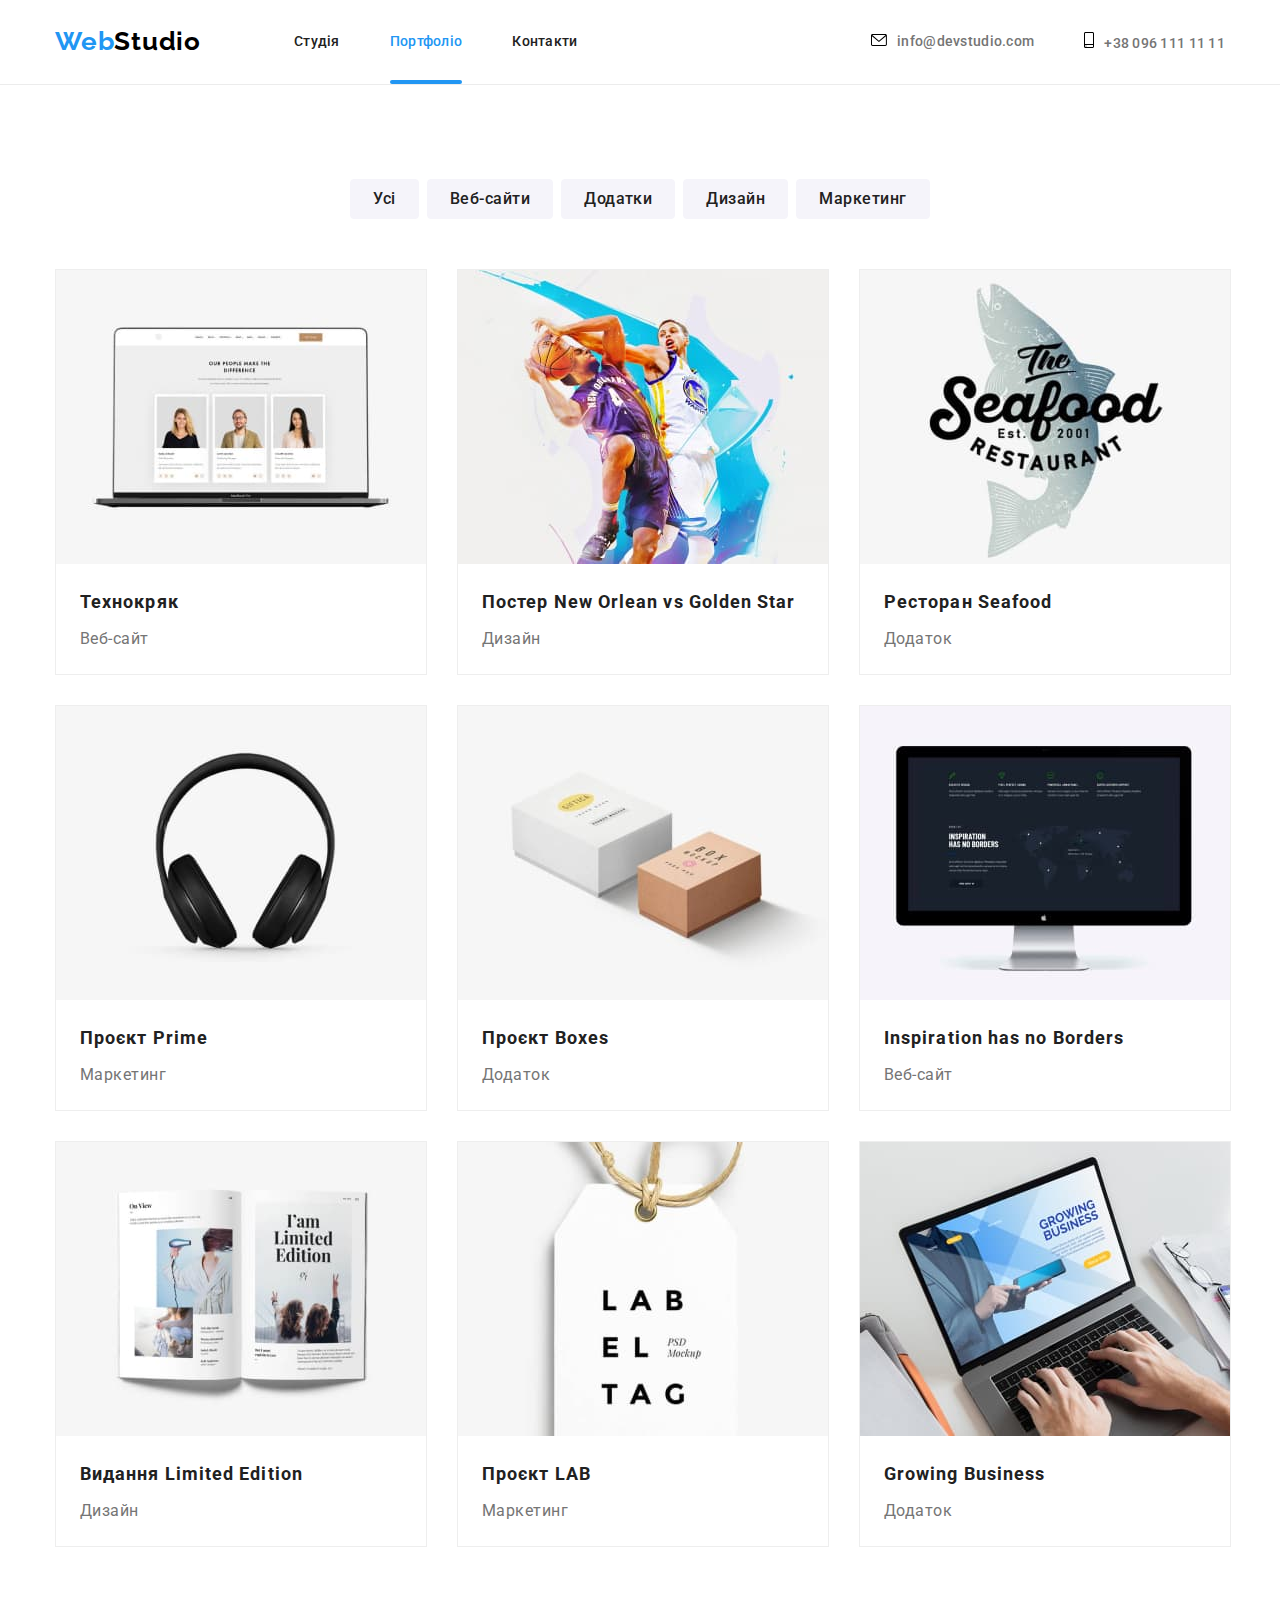
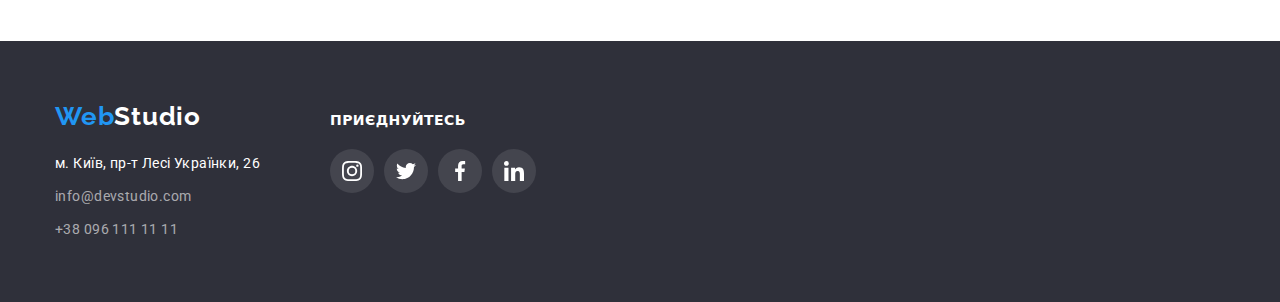
==== portfolio.html @ 12b3abf8 "Add files via upload" ====
<!DOCTYPE html>
<html lang="en">
<head>
    <meta charset="UTF-8">
    <meta http-equiv="X-UA-Compatible" content="IE=edge">
    <meta name="viewport" content="width=device-width, initial-scale=1.0">
    <title>Portfolio</title>
    <link rel="stylesheet" href="https://cdnjs.cloudflare.com/ajax/libs/modern-normalize/1.0.0/modern-normalize.min.css"/>
    <link rel="preconnect" href="https://fonts.googleapis.com">
    <link rel="preconnect" href="https://fonts.gstatic.com" crossorigin>
    <link href="https://fonts.googleapis.com/css2?family=Raleway:wght@700&family=Roboto:wght@400;500;700;900&display=swap"
        rel="stylesheet">
    <link rel="stylesheet" href="./css/style.css">
</head>
<body>
    <header>
        <nav class="header-nav header-portfolio-nav">
            <div class="header-container container">
                <a href="./index.html" class="header-logo logo link"><span class="logo-first">Web</span><span class="logo-last">Studio</span></a>
                <ul class="nav-list list">
                    <li class="header-nav-item"><a href="./index.html" class="header-nav-link header-link link">Студія</a></li>
                    <li class="header-nav-item"><a href="./portfolio.html" class="header-nav-link header-link link current">Портфоліо</a></li>
                    <li class="header-nav-item"><a href="#" class="header-nav-link header-link link">Контакти</a></li>
                </ul>
                <div class="header-group">
                    <a href="mailto:info@devstudio.com" class="header-nav-link header-mail-link link">
                        <svg class="contacts-group" width="16" height="12">
                        <use href="./img/icons.svg#envelope">
                        </use>
                        </svg>info@devstudio.com
                    </a>
                </div>
                <div class="header-group">
                    <a href="tel:+380961111111" class="header-nav-link header-tel-link link">
                        <svg class="contacts-group " width="10" height="16">
                        <use href="./img/icons.svg#smartphone">
                        </use>
                        </svg>+38 096 111 11 11
                    </a>
                </div>
            </div>
        </nav>
    </header>
    <main>
        <section class="galery">
            <div class="portfolio-container container">
                <h2 class="visually-hidden">Фільтри</h2>
                <ul class="filters-list list">
                    <li class="filters-list-item item"><button class="filters-button button" type="button">Усі</button></li>
                    <li class="filters-list-item item"><button class="filters-button button" type="button">Веб-сайти</button></li>
                    <li class="filters-list-item item"><button class="filters-button button" type="button">Додатки</button></li>
                    <li class="filters-list-item item"><button class="filters-button button" type="button">Дизайн</button></li>
                    <li class="filters-list-item item"><button class="filters-button button" type="button">Маркетинг</button></li>
                </ul>
                <h2 class="visually-hidden">Галерея проектів</h2>
                <ul class="projects-list list">
                    <li class="projects-list-item item">
                        <a href="#" class="projects-link link">
                            <div class="galery-wrapper">
                            <img src="./img/tekhnokryak.jpg" alt="Веб сайт Технокряк" width="370">
                                 <div class="overlay-galery">
                                    <p class="overlay-galery-text">
                                        Ресурс пропонує комплексні пропозиції
                                        з різним рівнем функціоналу та сервісів.
                                        Все це дозволить відвідувачу отримати вичерпні
                                        відомості про компанію чи приватну особу.
                                    </p>
                                </div>
                            </div>
                            <div class="card-text">
                                <h3 class="projects-title title ">Технокряк</h3>
                                <p class="projects-text text ">Веб-сайт</p>
                            </div>
                        </a>
                    </li>
                    <li class="projects-list-item item">
                        <a href="#" class="projects-link link">
                            <div class="galery-wrapper">
                            <img src="./img/poster.jpg" alt="Постер New Orlean vs Golden Star" width="370">
                                <div class="overlay-galery">
                                    <p class="overlay-galery-text">
                                        Ресурс пропонує комплексні пропозиції
                                        з різним рівнем функціоналу та сервісів.
                                        Все це дозволить відвідувачу отримати вичерпні
                                        відомості про компанію чи приватну особу.
                                    </p>
                                </div>
                            </div>
                            <div class="card-text">
                                <h3 class="projects-title title">Постер New Orlean vs Golden Star</h3>
                                <p class="projects-text text">Дизайн</p>
                            </div>
                        </a>
                    </li>
                    <li class="projects-list-item item">
                        <a href="#" class="projects-link link">
                            <div class="galery-wrapper">
                            <img src="./img/restaurant.jpg" alt="Додаток для ресторану Seafood" width="370">
                                <div class="overlay-galery">
                                    <p class="overlay-galery-text">
                                        Ресурс пропонує комплексні пропозиції
                                        з різним рівнем функціоналу та сервісів.
                                        Все це дозволить відвідувачу отримати вичерпні
                                        відомості про компанію чи приватну особу.
                                    </p>
                                </div>
                            </div>
                            <div class="card-text">
                                <h3 class="projects-title title">Ресторан Seafood</h3>
                                <p class="projects-text text">Додаток</p>
                            </div>
                        </a>
                    </li>
                    <li class="projects-list-item item">
                        <a href="#" class="projects-link link">
                            <div class="galery-wrapper">
                                <img src="./img/prime.jpg" alt="Маркетинг проекту Prime" width="370">
                                <div class="overlay-galery">
                                    <p class="overlay-galery-text">
                                        Ресурс пропонує комплексні пропозиції
                                        з різним рівнем функціоналу та сервісів.
                                        Все це дозволить відвідувачу отримати вичерпні
                                        відомості про компанію чи приватну особу.
                                    </p>
                                </div>
                            </div>
                            <div class="card-text">
                                <h3 class="projects-title title">Проєкт Prime</h3>
                                <p class="projects-text text">Маркетинг</p>
                            </div>
                        </a>
                    </li>
                    <li class="projects-list-item item">
                        <a href="#" class="projects-link link">
                            <div class="galery-wrapper">
                                <img src="./img/boxes.jpg" alt="Додаток проекту Boxes" width="370">
                                <div class="overlay-galery">
                                    <p class="overlay-galery-text">
                                        Ресурс пропонує комплексні пропозиції
                                        з різним рівнем функціоналу та сервісів.
                                        Все це дозволить відвідувачу отримати вичерпні
                                        відомості про компанію чи приватну особу.
                                    </p>
                                </div>
                            </div>
                            <div class="card-text">
                                <h3 class="projects-title title">Проєкт Boxes</h3>
                                <p class="projects-text text">Додаток</p>
                            </div>
                        </a>
                    </li>
                    <li class="projects-list-item item">
                        <a href="#" class="projects-link link">
                            <div class="galery-wrapper">
                                <img src="./img/inspiration.jpg" alt="Сайт Натхнення не має кордонів" width="370">
                                <div class="overlay-galery">
                                    <p class="overlay-galery-text">
                                        Ресурс пропонує комплексні пропозиції
                                        з різним рівнем функціоналу та сервісів.
                                        Все це дозволить відвідувачу отримати вичерпні
                                        відомості про компанію чи приватну особу.
                                    </p>
                                </div>
                            </div>
                            <div class="card-text">
                                <h3 class="projects-title title">Inspiration has no Borders</h3>
                                <p class="projects-text text">Веб-сайт</p>
                            </div>
                        </a>
                    </li>
                    <li class="projects-list-item item">
                        <a href="#" class="projects-link link">
                            <div class="galery-wrapper">
                                <img src="./img/edition.jpg" alt="Дизайн видання" width="370">
                                <div class="overlay-galery">
                                    <p class="overlay-galery-text">
                                        Ресурс пропонує комплексні пропозиції
                                        з різним рівнем функціоналу та сервісів.
                                        Все це дозволить відвідувачу отримати вичерпні
                                        відомості про компанію чи приватну особу.
                                    </p>
                                </div>
                            </div>
                            <div class="card-text">
                                <h3 class="projects-title title">Видання Limited Edition</h3>
                                <p class="projects-text text">Дизайн</p>
                            </div> 
                        </a>
                    </li>
                    <li class="projects-list-item item">
                        <a href="#" class="projects-link link">
                            <div class="galery-wrapper">
                                <img src="./img/lab.jpg" alt="Маркетинг проєкту LAB" width="370">
                                <div class="overlay-galery">
                                    <p class="overlay-galery-text">
                                        Ресурс пропонує комплексні пропозиції
                                        з різним рівнем функціоналу та сервісів.
                                        Все це дозволить відвідувачу отримати вичерпні
                                        відомості про компанію чи приватну особу.
                                    </p>
                                </div>
                            </div>
                            <div class="card-text">
                                <h3 class="projects-title title">Проєкт LAB</h3>
                                <p class="projects-text text">Маркетинг</p>
                            </div>
                        </a>
                    </li>
                    <li class="projects-list-item item">
                        <a href="#" class="projects-link link">
                            <div class="galery-wrapper">
                                <img src="./img/growingbusiness.jpg" alt="Додаток Зростаючий бізнес" width="370">
                                <div class="overlay-galery">
                                    <p class="overlay-galery-text">
                                        Ресурс пропонує комплексні пропозиції
                                        з різним рівнем функціоналу та сервісів.
                                        Все це дозволить відвідувачу отримати вичерпні
                                        відомості про компанію чи приватну особу.
                                    </p>
                                </div>
                            </div>
                            <div class="card-text">
                                <h3 class="projects-title title">Growing Business</h3>
                                <p class="projects-text text">Додаток</p>
                            </div>
                        </a>
                    </li>
                </ul>
            </div>
        </section>
          
    </main>
    <footer class="footer">
        <div class="footer-container container">
            <section>
                <div class="footer-addres">
                <a href="./index.html" class="footer-logo-link logo link"><span class="logo-first">Web</span><span class="footer-logo-last">Studio</span></a>
                <address>
                <ul class="contact-list list">
                    <li class="contact-item item"><a  href="https://goo.gl/maps/w5u88Zv9kQrR3Ux76" class="footer-address-link footer-link link"
                        target="_blank" 
                        rel="noopener noreferrer nofollow">
                        м. Київ, пр-т Лесі Українки, 26</a> </li>
                    <li class="contact-item item"><a href="mailto:info@devstudio.com" class="footer-mail-link footer-link link">info@devstudio.com</a></li>
                    <li class="contact-item item"><a href="tel:+380961111111" class="footer-tel-link footer-link link">+38 096 111 11 11</a></li>
                </ul>
                </address>
                </div>
            </section>
            <section>
            <div class="socials-group">
                <h3 class="socials-group-text">Приєднуйтесь</h3>
                <ul class="socials-list list">
                    <li class="socials-item">
                        <a 
                        class="footer-socials-link link" 
                        href="http://instagram.com"
                        target="_blank"
                        rel="nofollow noopener noreferrer"
                        aria-label="Instagram icon"
                        >
                        <svg class="socials-icon" width="20" height="20">
                            <use href="./img/icons.svg#instagram"></use>
                        </svg>
                        </a>
                    </li>
                    <li class="socials-item">
                        <a 
                        class="footer-socials-link link" 
                        href="http://twitter.com"
                        target="_blank"
                        rel="nofollow noopener noreferrer"
                        aria-label="Twitter icon"
                        >
                        <svg class="socials-icon" width="20" height="20">
                            <use href="./img/icons.svg#twitter"></use>
                        </svg>
                        </a>
                    </li>
                    <li class="socials-item">
                        <a 
                        class="footer-socials-link link" 
                        href="http://facebook.com"
                        target="_blank"
                        rel="nofollow noopener noreferrer"
                        aria-label="Facebook icon"
                        >
                        <svg class="socials-icon" width="20" height="20">
                            <use href="./img/icons.svg#facebook"></use>
                        </svg>
                        </a>
                    </li>
                    <li class="socials-item">
                        <a 
                        class="footer-socials-link link" 
                        href="http://linkedin.com"
                        target="_blank"
                        rel="nofollow noopener noreferrer"
                        aria-label="Linkedin icon"
                        >
                        <svg class="socials-icon" width="20" height="20">
                            <use href="./img/icons.svg#linkedin"></use>
                        </svg>
                        </a>
                    </li>
                </ul>
            </div>
            </section>
        </div>
    </footer>
</body>
</html>
---- css/style.css ----
:root {
        --color-title: #212121;
        --color-text: #757575;
        --color-address: rgba(255, 255, 255, 0.6);
        --color-hover: #2196f3;
        --color-hover-hero-btn: #188ce8;
        --color-logo: #000000;
        --color-hero: #ffffff;
        --bg-color-footer: #2f303a;
        --bg-color-team: #f5f4fa;
        --color-border: #ececec;
        --color-border-secondary:#eeeeee;
        --font-family-logo: 'raleway', sans-serif;
        --font-family: 'roboto', sans-serif;
}       
/*GENERAL STYLE*/
.body {
        color: var(--color-text);
        background-color: #F5F5F5;
        font-family: var(--font-family);
        font-size: 14px;
        letter-spacing: 0.03em;}

/*reset*/
.body,
h1,
h2,
h3,
h4,
h5,
h6,
li,
ul,
p {
        padding: 0;
        margin: 0;
}
img {
        display: block;
}
.link {
        text-decoration: none;
}

.list {
        list-style: none;
}
.visually-hidden {
        position: absolute;
        width: 1px;
        height: 1px;
        margin: -1px;
        border: 0;
        padding: 0;
        white-space: nowrap;
        clip-path: inset(100%);
        clip: rect(0 0 0 0);
        overflow: hidden;}
    
/*end reset*/

.container {
        width: 1200px;
        margin-left: auto;
        margin-right: auto;
        padding-left: 15px;
        padding-right: 15px;
}
.button {
        cursor: pointer;
        background-color: var(--color-hover);
        color: var(--color-hero);
        transition-property: background-color;
        transition-duration: 250ms;
        transition-timing-function: cubic-bezier(0.4, 0, 0.2, 1);

}
.button:hover,
.button:focus {
        background-color: var(--color-hover);

}

/*NAV*/
.header-container {
        display: flex;
        align-items: center;
}
.nav-list {
        display: flex;
        align-items: center;

}
.header-group {
        display: flex;
        align-items: center;
}
.header-nav {
        background-color:var(--color-hero);
}
.header-portfolio-nav {
        border-bottom: 1px solid var(--color-border);
}
.logo {
        font-family: 'Raleway';
        font-style: normal;
        font-weight: 700;
        font-size: 26px;
        line-height: 1.2;
        letter-spacing: 0.03em;
        color: var(--color-logo);
}
.logo-first {
        font-family: 'Raleway';
        font-style: normal;
        font-weight: 700;
        font-size: 26px;
        line-height: 1.2;
        letter-spacing: 0.03em;
        color: var(--color-hover);
}
.logo-last {
        font-family: 'Raleway';
        font-style: normal;
        font-weight: 700;
        font-size: 26px;
        line-height: 1.2;
        letter-spacing: 0.03em;
        color: var(--color-logo);
}
.header-nav-link {
        position: relative;
        font-family: var(--font-family);
        font-weight: 500;
        font-size: 14px;
        line-height: 1.14;
        letter-spacing: 0.02em;
        color: var(--color-title);
        padding: 32px 0;
        transition-property: color,fill;
        transition-duration: 250ms;
        transition-timing-function: cubic-bezier(0.4, 0, 0.2, 1);
       
}
.header-nav-item {
        display: flex;
        align-items: center;
}
.header-logo {
        margin-right: 93px;
}
.nav-list {
        margin-right: auto;
}
.header-nav-item:not(:last-child) {
        margin-right: 50px;
}

.header-nav-link.current {
        color: var(--color-hover);   
}
.header-nav-link.current::after {
        content: '';
        position: absolute;
        bottom: 0;
        left: 0;
        display: block;
        width: 100%;
        height: 4px;
        border-radius: 2px;
        background-color:  var(--color-hover);
        margin-bottom: -2px;
}
.header-mail-link {
        font-weight: 500;
        font-size: 14px;
        line-height: 1.14;
        letter-spacing: 0.02em;
        color: var(--color-text);

        margin-right: 50px;
}

.contacts-group {
        margin-right: 10px;
}
.header-tel-link {
        font-weight: 500;
        font-size: 14px;
        line-height: 1.14;
        letter-spacing: 0.02em;
        color: var(--color-text);
        
}

.header-nav-link:hover,
.header-nav-link:focus {
        color: var(--color-hover);
        fill: var(--color-hover);
}
/*HERO*/
.hero {
        max-width: 1600px;
        height: 600px;
        margin-left: auto;
        margin-right: auto;
    background-color: #C4C4C4;
    background-image: linear-gradient(
        to right,
        rgba(47, 48, 58, 0.4), 
        rgba(47, 48, 58, 0.4)
    ),url(../img/hero.jpg);
    background-repeat: no-repeat;
    background-size: cover;
    background-position: center;
    padding-top: 200px;
    padding-bottom: 200px;
    text-align: center;
}
.title {
        font-family: var(--font-family);
}
.hero-title {
        width: 696px;
        font-weight: 900;
        font-size: 44px;
        line-height: 1.36;
        text-align: center;
        letter-spacing: 0.06em;
        text-transform: uppercase;
        color: var(--color-hero);
        margin-bottom: 30px;
        margin-left: auto;
        margin-right: auto;
}
.hero-button {
        box-shadow: 0px 4px 4px rgba(0, 0, 0, 0.15);
        border-radius: 4px;
        font-family: var(--font-family);
        font-weight: 700;
        font-size: 16px;
        line-height: 1.875;
        display: flex;
        align-items: center;
        text-align: center;
        padding: 10px 32px;
        letter-spacing: 0.06em;
        text-shadow: 0px 4px 4px rgba(0, 0, 0, 0.25);
        margin-left: auto;
        margin-right: auto;
        transition-property: background-color;
        transition-duration: 250ms;
        transition-timing-function: cubic-bezier(0.4, 0, 0.2, 1);
}
.hero-button:hover,
.hero-button:focus {
        background-color:var(--color-hover-hero-btn);
}
/*FEATURES*/
.features {
        padding-top: 94px;
        padding-bottom: 94px;
}
.features-list {
        display: flex;
}
.features-item {
        width: 270px;
}
.features-item:not(:last-child) {
        margin-right: 30px;
}
.features-icon {
        width: 270px;
        height: 120px;
        display: flex;
        align-items: center;
        justify-content: center;
        background-color: var(--bg-color-team);
        border-radius: 4px;
        margin-bottom: 30px;
}
.features-title {
        font-size: 14px;
        line-height: 1.14;
        letter-spacing: 0.03em;
        text-transform: uppercase;
        color: var(--color-title);
        margin-bottom: 10px;
}
.text {
        font-family: var(--font-family);
}
.features-text {
        font-size: 14px;
        line-height: 1.7;
        letter-spacing: 0.03em;
        color: var(--color-text);
}
/*ABOUT*/
.about {
        padding-bottom: 94px;
}
.about-list {
        display: flex;
}
.about-item:not(:last-child) {
        margin-right: 30px;
}
.about-title {
        font-size: 36px;
        line-height: 1.17;
        text-align: center;
        letter-spacing: 0.03em;
        color: var(--color-title);
        margin-bottom: 50px;
}
.wrapper {
        position: relative;
}
.overlay-box {
        position: absolute;
        bottom: 0;
        left: 0;
        width: 100%;
        background-color: rgba(47, 48, 58, 0.8);
}
.overlay-text {
        font-weight: 700;
        font-size: 14px;
        line-height: 1.14;
        text-align: center;
        letter-spacing: 0.03em;
        text-transform: uppercase;
        color: var(--color-hero);
        padding-top: 27px;
        padding-bottom: 27px;
}
/*TEAM*/
.team {
        padding-top: 94px;
        padding-bottom: 94px;
}
.team-list {
        display: flex;
}
.team-item {
        background: var(--color-hero);
        box-shadow: 0px 1px 3px rgba(0, 0, 0, 0.12), 0px 1px 1px rgba(0, 0, 0, 0.14),
          0px 2px 1px rgba(0, 0, 0, 0.2);
        border-radius: 0px 0px 4px 4px; width: 270px;
}
.team-item:not(:last-child) {
        margin-right: 30px;
}
.team {
        background-color: var(--bg-color-team);
}
.team-title {
        font-size: 36px;
        line-height: 1.17;
        text-align: center;
        letter-spacing: 0.03em;
        color: var(--color-title);
        margin-bottom: 50px;
}
.image-text {
        padding-top: 30px;
        padding-bottom: 30px;
}
.image-title {
        font-weight: 500;
        font-size: 16px;
        line-height: 1.1875;
        text-align: center;
        letter-spacing: 0.03em;
        color: var(--color-title);
        margin-bottom: 10px;
}
.team-text {
        font-size: 16px;
        line-height: 1.1875;
        text-align: center;
        letter-spacing: 0.03em;
        color: var(--color-text);
        margin-bottom: 16px;
}
.socials-list {
        display: flex;
        justify-content: center;
        gap: 10px;
}
.socials-link {
        display: flex;
        align-items: center;
        justify-content: center;
        width: 44px;
        height: 44px;
        background-color:var(--color-hero);
        border-radius: 50%;
        fill: #AFB1B8;
        transition-property: background-color,fill;
        transition-duration: 250ms;
        transition-timing-function: cubic-bezier(0.4, 0, 0.2, 1);
        
}
.socials-link:hover,
.socials-link:focus {
        background-color: var(--color-hover);
        fill: var(--color-hero);
}
.clients {
        padding-top: 94px;
        padding-bottom: 94px;
}
.clients-title {
        font-size: 36px;
        line-height: 1.17;
        text-align: center;
        letter-spacing: 0.03em;
        color: var(--color-title);
        margin-bottom: 50px;
}
.clients-list {
        display: flex;
        align-items: center;
        justify-content: center;
        gap: 30px;
}
.clients-link {
        display: flex;
        align-items: center;
        justify-content: center;
        width: 170px;
        height: 92px;
        background-color:var(--color-hero);
        border-radius: 4%;
        border: 1px solid #AFB1B8;
        fill: #AFB1B8;
        transition-property: border-color,fill;
        transition-duration: 250ms;
        transition-timing-function: cubic-bezier(0.4, 0, 0.2, 1);

}
.clients-link:hover,
.clients-link:focus {
        border-color: var(--color-hover);
        fill: var(--color-hover);
}
/*FOOTER*/

.footer {
        background-color: var(--bg-color-footer);
        padding-top: 60px;
        padding-bottom: 60px;
}
.footer-container {
        display: flex;
}
.footer-logo-link {
        display: flex;
        margin-bottom: 20px;
}
.contact-item:not(:last-child) {
        margin-bottom: 9px;
}
.footer-logo-first {
        font-family: 'Raleway';
        font-weight: 700;
        font-size: 26px;
        line-height: 1.2;
        letter-spacing: 0.03em;
        color: var(--color-hover);
}
.footer-logo-last {
        font-family: 'Raleway';
        font-weight: 700;
        font-size: 26px;
        line-height: 1.2;
        letter-spacing: 0.03em;
        color: var(--color-hero);
}
.footer-address-link {
        font-family: var(--font-family);
        font-style: normal;
        font-size: 14px;
        line-height: 1.7;
        letter-spacing: 0.03em;
        color: var(--color-hero);
}
.footer-addres {
        margin-right: 70px;
}
.footer-mail-link {
        font-family: var(--font-family);
        font-style: normal;
        font-size: 14px;
        line-height: 1.7;
        letter-spacing: 0.03em;
        color: var(--color-address);
}
.footer-tel-link {
        font-family: var(--font-family);
        font-style: normal;
        font-size: 14px;
        line-height: 1.7;
        letter-spacing: 0.03em;
        color: var(--color-address);
}
.footer-link {
        transition-property: color;
        transition-duration: 250ms;
        transition-timing-function: cubic-bezier(0.4, 0, 0.2, 1);
}
.footer-link:hover,
.footer-link:focus {
        color: var(--color-hover);     
}
.socials-group {
        display: block;
}
.socials-group-text {
        margin-bottom: 20px;
}
.socials-group-text {
        font-size: 14px;
        line-height: 1.14;
        letter-spacing: 0.03em;
        text-transform: uppercase;
        color: var(--color-hero);
        padding-top: 12px;
}
.footer-socials-link {
        display: flex;
        align-items: center;
        justify-content: center;
        width: 44px;
        height: 44px;
        background-color:rgba(255, 255, 255, 0.1);
        border-radius: 50%;
        fill: var(--color-hero);
        transition-property: background-color, fill;
        transition-duration: 250ms;
        transition-timing-function: cubic-bezier(0.4, 0, 0.2, 1);
}
.footer-socials-link:hover,
.footer-socials-link:focus {
        background-color: var(--color-hover);
        fill: var(--color-hero);
}
.send {
        padding-top: 12px;
        margin-left: 93px;
}
.send-list {
        display: flex;
        align-items: center;
        justify-content: center;
}
.send-text {
        font-family: 'Roboto';
        font-weight: 700;
        font-size: 14px;
        line-height: 1.14;
        letter-spacing: 0.03em;
        text-transform: uppercase;
        color: #FFFFFF;
        margin-bottom: 20px;
}
.send-form-field {
        outline: none;
}
.send-form-input {
        width: 358px;
        height: 50px;
        font-family: 'Roboto';
        font-style: normal;
        font-weight: 400;
        font-size: 16px;
        line-height: 20px;
        letter-spacing: 0.03em;
        color: rgba(255, 255, 255, 0.6);
        background-color: #2F303A;
        border: 1px solid rgba(255, 255, 255, 0.3);
        filter: drop-shadow(0px 4px 4px rgba(0, 0, 0, 0.15));
        border-radius: 4px;
        padding-left: 16px;
        margin-right: 12px;
        outline: none;
}
.send-btn {
        display: flex;
        width: 200px;
        height: 50px;
        align-items: center;
        justify-content: center;
        font-family: 'Roboto';
        font-style: normal;
        font-weight: 700;
        font-size: 16px;
        line-height: 1.875;
        letter-spacing: 0.06em;
        color: #FFFFFF;
        padding-right: 10px;
        background: #2F303A;;
        cursor: pointer;
        border: none;
        transition-property: background-color;
        transition-duration: 250ms;
        transition-timing-function: cubic-bezier(0.4, 0, 0.2, 1);
}
.send-btn:hover,
.send-btn:focus {
        background-color: var(--color-hover-hero-btn);
}
.send-icon {
        transform: translateX(10px);
}
/*PORTFOLIO*/
/*filters*/

.galery {
        padding-top: 94px;
        padding-bottom: 94px;
}
.filters-list {
        display: flex;
        justify-content: center;
        margin-bottom: 50px;
}
.filters-list-item:not(:last-child) {
        display: flex;
        align-items: center;
        margin-right: 8px;
}
.filters-button {
        font-family: var(--font-family);
        font-weight: 500;
        font-size: 16px;
        line-height: 1.625;
        text-align: center;
        letter-spacing: 0.03em;
        color: var(--color-title);
        background-color: var(--bg-color-team);
        border: 1px solid var(--bg-color-team);
        cursor: pointer;
        border-radius: 4px;
        padding: 6px 22px;
        transition-property: background-color, color, box-shadow;
        transition-duration: 250ms;
        transition-timing-function: cubic-bezier(0.4, 0, 0.2, 1);
}
.filters-button:hover,
.filters-button:focus {
        color: var(--color-hero);
        box-shadow: 0px 3px 1px
                rgba(0, 0, 0, 0.1),
                0px 1px 2px
                rgba(0, 0, 0, 0.08),
                0px 2px 2px 
                rgba(0, 0, 0, 0.12);
        border-radius: 4px;
}
/*Projects*/

.projects-list {
        display: flex;
        flex-wrap: wrap;
        gap: 30px;
        width: 1200px;
}
.projects-list-item {
        border: 1px solid var(--color-border-secondary);
        transition-property: box-shadow;
        transition-duration: 250ms;
        transition-timing-function: cubic-bezier(0.4, 0, 0.2, 1);
}
.card-text {
        padding: 20px 24px;
        border: 1px solid var(--color-borderborder);      
}
.projects-title {
        font-weight: 700;
        font-size: 18px;
        line-height: 2;
        letter-spacing: 0.06em;
        color: var(--color-title);
        margin-bottom: 4px;
}
.projects-text {
        font-size: 16px;
        line-height: 1.875;
        letter-spacing: 0.03em;
        color: var(--color-text);
}
.projects {
        padding-bottom: 94px;
}
.projects-list-item:hover,
.projects-list-item:focus {
        box-shadow: 0px 1px 1px
        rgba(0, 0, 0, 0.12),
        0px 4px 4px 
        rgba(0, 0, 0, 0.06),
         1px 4px 6px 
        rgba(0, 0, 0, 0.16);
}
.galery-wrapper {
        position: relative;
        overflow: hidden;
}
.overlay-galery {
        display: flex;
        align-items: center;
        position: absolute;
        top: 0;
        left: 0;
        width: 100%;
        height: 100%;
        transform: translateY(101%);
        background-color: rgba(33, 150, 243, 0.9);
        transition-property: transform;
        transition-duration: 250ms;
        transition-timing-function: cubic-bezier(0.4, 0, 0.2, 1);
}
.overlay-galery-text {
        font-family: 'Roboto';
        font-size: 18px;
        line-height: 1.56;
        letter-spacing: 0.03em;
        padding-left: 23px;
        padding-right: 23px;
        color: var(--color-hero);
}
.projects-list-item:hover .overlay-galery {
        transform: translateY(0);
}
/*Modal window*/
.modal-text {
        display: flex;
        align-items: center;
        justify-content: center;
        margin-top: 40px;
        font-family: 'Roboto';
        font-style: normal;
        font-weight: 700;
        font-size: 20px;
        line-height: 23px;
        text-align: center;
        letter-spacing: 0.03em;
        color: #212121;
        margin-bottom: 12px;
}
.form-group {
        margin-bottom: 20px;
}
.form-input-group {
        display: block;
        position: relative;
}

.form-label {
        display: block;
        font-family: 'Roboto';
        font-size: 12px;
        line-height: 1.166;
        letter-spacing: 0.01em;
        color: #757575;
        margin-bottom: 4px;     
}
.form-input {
        border: 1px solid rgba(33, 33, 33, 0.2);
        border-radius: 4px;
        width: 100%;
        height: 40px;
        padding-left: 42px;
        margin-bottom: 10px;
        transition-property: border;
        transition-duration: 250ms;
        transition-timing-function: cubic-bezier(0.4, 0, 0.2, 1);
}
.form-icon {
        position: absolute;
        top: 25%;
        left: 12px;
        fill: #212121;
        transition-property: fill;
        transition-duration: 250ms;
        transition-timing-function: cubic-bezier(0.4, 0, 0.2, 1);
}

.form-input:focus-visible {
        outline: none;
        border: 1px solid #2196F3;
        border-radius: 4px;
}
.form-input:focus-visible ~ .form-icon {
        fill: #2196F3;;
}
.form-input-textarea {
        resize: none;
        width: 100%;
        font-family: 'Roboto';
        font-size: 12px;
        line-height: 1.16;
        letter-spacing: 0.01em;
        color: rgba(117, 117, 117, 0.5);
        padding: 12px 16px;
        border: 1px solid rgba(33, 33, 33, 0.2);
        border-radius: 4px;
}
.form-input-textarea:focus-visible {
        outline: none;
        border: 1px solid #2196F3;
        border-radius: 4px;

}
.form-agreement {
        display: flex;
        align-items: center;
        justify-content: center;
        gap: 7px;
        margin-bottom: 30px;
}
.form-checkbox {
        appearance: none;
        width: 16px;
        height: 15px;
        background-image: url("data:image/svg+xml,%3Csvg width='13' height='10' viewBox='0 0 13 10' fill='none' xmlns='http://www.w3.org/2000/svg'%3E%3Cpath d='M1.95703 4.75166L1.88825 4.68604L1.81923 4.75141L0.93123 5.59258L0.854858 5.66492L0.930974 5.73753L4.42671 9.07236L4.49574 9.1382L4.56476 9.07236L12.069 1.91352L12.1449 1.84116L12.069 1.76881L11.1873 0.927644L11.1183 0.861826L11.0493 0.927611L4.49577 7.17353L1.95703 4.75166Z' fill='white' stroke='white' stroke-width='0.2'/%3E%3C/svg%3E");
        background-repeat: no-repeat;
        background-position: center;
        border: 2px solid #000000;
        border-radius: 2px;
        box-shadow: 0px 4px 4px rgba(0, 0, 0, 0.25);
        cursor: pointer;
        background-size: 0;
        transition-property: background-size, background-color;
        transition-duration: 250ms;
        transition-timing-function: cubic-bezier(0.4, 0, 0.2, 1);
}
.form-checkbox:checked {
        background-color: #2196F3;
        border-color: transparent;
        background-size: contain;
}
.form-btn {
        display: block;
        margin: 0 auto;
        background: #2196f3;
        width: 200px;
        height: 50px;
        box-shadow: 0px 4px 4px rgba(0, 0, 0, 0.15);
        border-radius: 4px;
        border-color: transparent;
        font-family: 'Roboto';
        font-weight: 700;
        line-height: 1.875;
        letter-spacing: 0.06em;
        transition-property: background-color;
        transition-duration: 250ms;
        transition-timing-function: cubic-bezier(0.4, 0, 0.2, 1);
       
}
.form-btn:focus,
.form-btn:hover {
        background-color: var(--color-hover-hero-btn);
}
.form-agreement-text {
        user-select: none;
        font-family: 'Roboto';
        font-size: 14px;
        line-height: 1.714;
        letter-spacing: 0.03em;
        color: #757575;
}
.form-agreement-link {
        color: #2196F3;
}
.backdrop {
        position: fixed;
        top: 0;
        left: 0;
        width: 100%;
        height: 100%;
        background: rgba(0, 0, 0, 0.2);
        transition: opacity 400ms linear, visibility;
        animation: animate1 1500ms;
}
.backdrop.is-hidden {
        opacity: 0;
        visibility: hidden;
        pointer-events: none;
        transition: opacity 400ms linear, 1000ms visibility;
        animation: animate1 1500ms reverse;
}  
.modal {
        position: absolute;
        top: 50%;
        left: 50%;
        transform: translateX(-50%) translateY(-50%);     
        width: 528px;
        min-height: 581px;
        border-radius: 4px;
        background-color: var(--color-hero);
        padding-left: 41px;
        padding-right: 39px;
        background: #FFFFFF;
        box-shadow: 0px 1px 3px rgba(0, 0, 0, 0.12), 0px 1px 1px rgba(0, 0, 0, 0.14), 0px 2px 1px rgba(0, 0, 0, 0.2);
        border-radius: 4px;
}
@keyframes animate1 {
        0% {
          transform: scale(0);
          opacity: 0;
        }
        25% {
          transform: scale(0.25);
          opacity: 0.25;     
        }
      
        50% {
          transform: scale(0.5);
          opacity: 0.5;
        }
        75% {
                transform: scale(0.75);
                opacity: 0.75;
              }
        100% {
          transform: scale(1);
          opacity: 1;
        }
      }
     
.close-btn {
        position: absolute;
        top: 8px;
        right: 8px;
        display: flex;
        align-items: center;
        justify-content: center;
        width: 30px;
        height: 30px;
        padding: 0;
        cursor: pointer;
        background: var(--color-hero);
        border-radius: 50%;
        border: 1px solid rgba(0, 0, 0, 0.1);   
        transition-property: fill, background-color;
        transition-duration: 250ms;
        transition-timing-function: cubic-bezier(0.4, 0, 0.2, 1);
}
.close-btn:hover {
        fill: var(--color-hero);
        background-color: red;
}
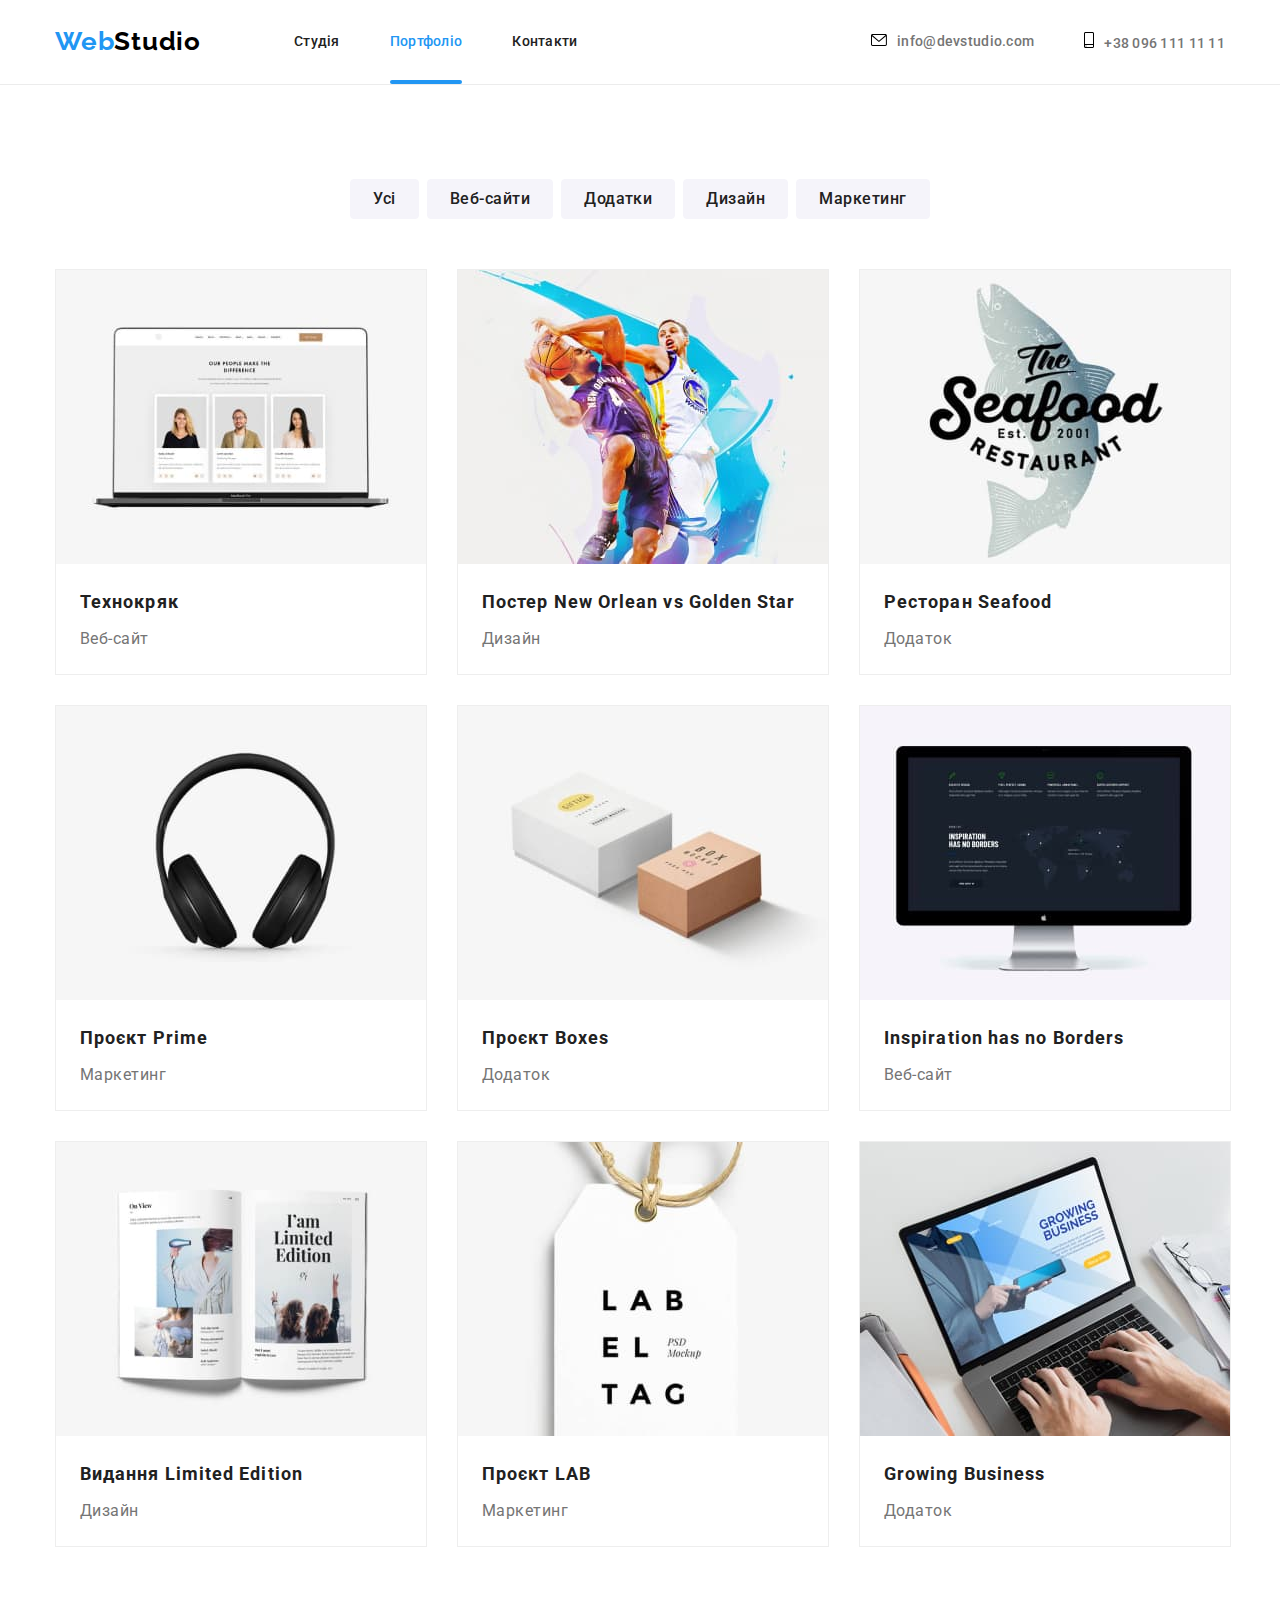
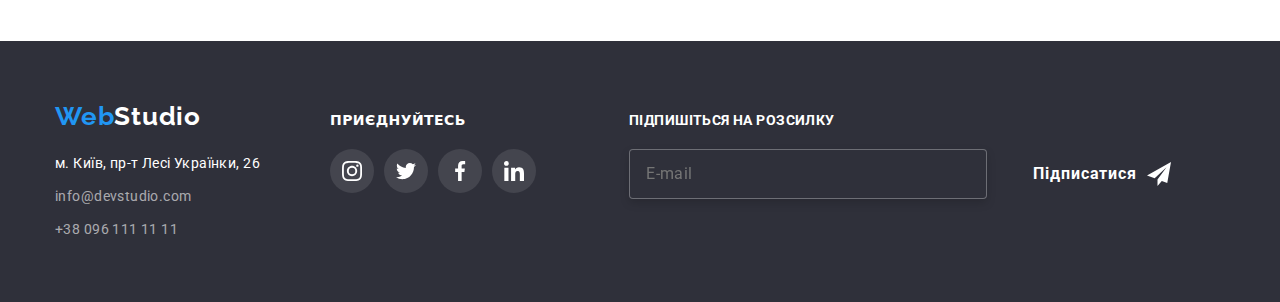
==== commit 4636c5e0: "Add files via upload" ====
--- a/portfolio.html
+++ b/portfolio.html
@@ -234,77 +234,76 @@
         <div class="footer-container container">
             <section>
                 <div class="footer-addres">
-                <a href="./index.html" class="footer-logo-link logo link"><span class="logo-first">Web</span><span class="footer-logo-last">Studio</span></a>
-                <address>
-                <ul class="contact-list list">
-                    <li class="contact-item item"><a  href="https://goo.gl/maps/w5u88Zv9kQrR3Ux76" class="footer-address-link footer-link link"
-                        target="_blank" 
-                        rel="noopener noreferrer nofollow">
-                        м. Київ, пр-т Лесі Українки, 26</a> </li>
-                    <li class="contact-item item"><a href="mailto:info@devstudio.com" class="footer-mail-link footer-link link">info@devstudio.com</a></li>
-                    <li class="contact-item item"><a href="tel:+380961111111" class="footer-tel-link footer-link link">+38 096 111 11 11</a></li>
-                </ul>
-                </address>
+                    <a href="./index.html" class="footer-logo-link logo link"><span class="logo-first">Web</span><span
+                            class="footer-logo-last">Studio</span></a>
+                    <address>
+                        <ul class="contact-list list">
+                            <li class="contact-item item"><a href="https://goo.gl/maps/w5u88Zv9kQrR3Ux76"
+                                    class="footer-address-link footer-link link" target="_blank"
+                                    rel="noopener noreferrer nofollow">
+                                    м. Київ, пр-т Лесі Українки, 26</a> </li>
+                            <li class="contact-item item"><a href="mailto:info@devstudio.com"
+                                    class="footer-mail-link footer-link link">info@devstudio.com</a></li>
+                            <li class="contact-item item"><a href="tel:+380961111111"
+                                    class="footer-tel-link footer-link link">+38 096 111 11 11</a></li>
+                        </ul>
+                    </address>
                 </div>
             </section>
             <section>
-            <div class="socials-group">
-                <h3 class="socials-group-text">Приєднуйтесь</h3>
-                <ul class="socials-list list">
-                    <li class="socials-item">
-                        <a 
-                        class="footer-socials-link link" 
-                        href="http://instagram.com"
-                        target="_blank"
-                        rel="nofollow noopener noreferrer"
-                        aria-label="Instagram icon"
-                        >
-                        <svg class="socials-icon" width="20" height="20">
-                            <use href="./img/icons.svg#instagram"></use>
-                        </svg>
-                        </a>
-                    </li>
-                    <li class="socials-item">
-                        <a 
-                        class="footer-socials-link link" 
-                        href="http://twitter.com"
-                        target="_blank"
-                        rel="nofollow noopener noreferrer"
-                        aria-label="Twitter icon"
-                        >
-                        <svg class="socials-icon" width="20" height="20">
-                            <use href="./img/icons.svg#twitter"></use>
-                        </svg>
-                        </a>
-                    </li>
-                    <li class="socials-item">
-                        <a 
-                        class="footer-socials-link link" 
-                        href="http://facebook.com"
-                        target="_blank"
-                        rel="nofollow noopener noreferrer"
-                        aria-label="Facebook icon"
-                        >
-                        <svg class="socials-icon" width="20" height="20">
-                            <use href="./img/icons.svg#facebook"></use>
-                        </svg>
-                        </a>
-                    </li>
-                    <li class="socials-item">
-                        <a 
-                        class="footer-socials-link link" 
-                        href="http://linkedin.com"
-                        target="_blank"
-                        rel="nofollow noopener noreferrer"
-                        aria-label="Linkedin icon"
-                        >
-                        <svg class="socials-icon" width="20" height="20">
-                            <use href="./img/icons.svg#linkedin"></use>
-                        </svg>
-                        </a>
-                    </li>
-                </ul>
-            </div>
+                <div class="socials-group">
+                    <h3 class="socials-group-text">Приєднуйтесь</h3>
+                    <ul class="socials-list list">
+                        <li class="socials-item">
+                            <a class="footer-socials-link link" href="http://instagram.com" target="_blank"
+                                rel="nofollow noopener noreferrer" aria-label="Instagram icon">
+                                <svg class="socials-icon" width="20" height="20">
+                                    <use href="./img/icons.svg#instagram"></use>
+                                </svg>
+                            </a>
+                        </li>
+                        <li class="socials-item">
+                            <a class="footer-socials-link link" href="http://twitter.com" target="_blank"
+                                rel="nofollow noopener noreferrer" aria-label="Twitter icon">
+                                <svg class="socials-icon" width="20" height="20">
+                                    <use href="./img/icons.svg#twitter"></use>
+                                </svg>
+                            </a>
+                        </li>
+                        <li class="socials-item">
+                            <a class="footer-socials-link link" href="http://facebook.com" target="_blank"
+                                rel="nofollow noopener noreferrer" aria-label="Facebook icon">
+                                <svg class="socials-icon" width="20" height="20">
+                                    <use href="./img/icons.svg#facebook"></use>
+                                </svg>
+                            </a>
+                        </li>
+                        <li class="socials-item">
+                            <a class="footer-socials-link link" href="http://linkedin.com" target="_blank"
+                                rel="nofollow noopener noreferrer" aria-label="Linkedin icon">
+                                <svg class="socials-icon" width="20" height="20">
+                                    <use href="./img/icons.svg#linkedin"></use>
+                                </svg>
+                            </a>
+                        </li>
+                    </ul>
+                </div>
+            </section>
+            <section>
+                <div class="send">
+                    <p class="send-text">Підпишіться на розсилку</p>
+                    <form class="footer_form" name="footer_form" autocomplete="on" novalidate>
+                        <div class="send-list">
+                            <label class="send-form-field">
+                                <input class="send-form-input" type="email" name="email" placeholder="E-mail" required />
+                            </label>
+                            <button class="send-btn" type="submit">Підписатися
+                                <svg class="send-icon" width="24" height="24">
+                                    <use href="./img/icons.svg#send"></use>
+                                </svg>
+                            </button>
+                        </div>
+                </div>
             </section>
         </div>
     </footer>
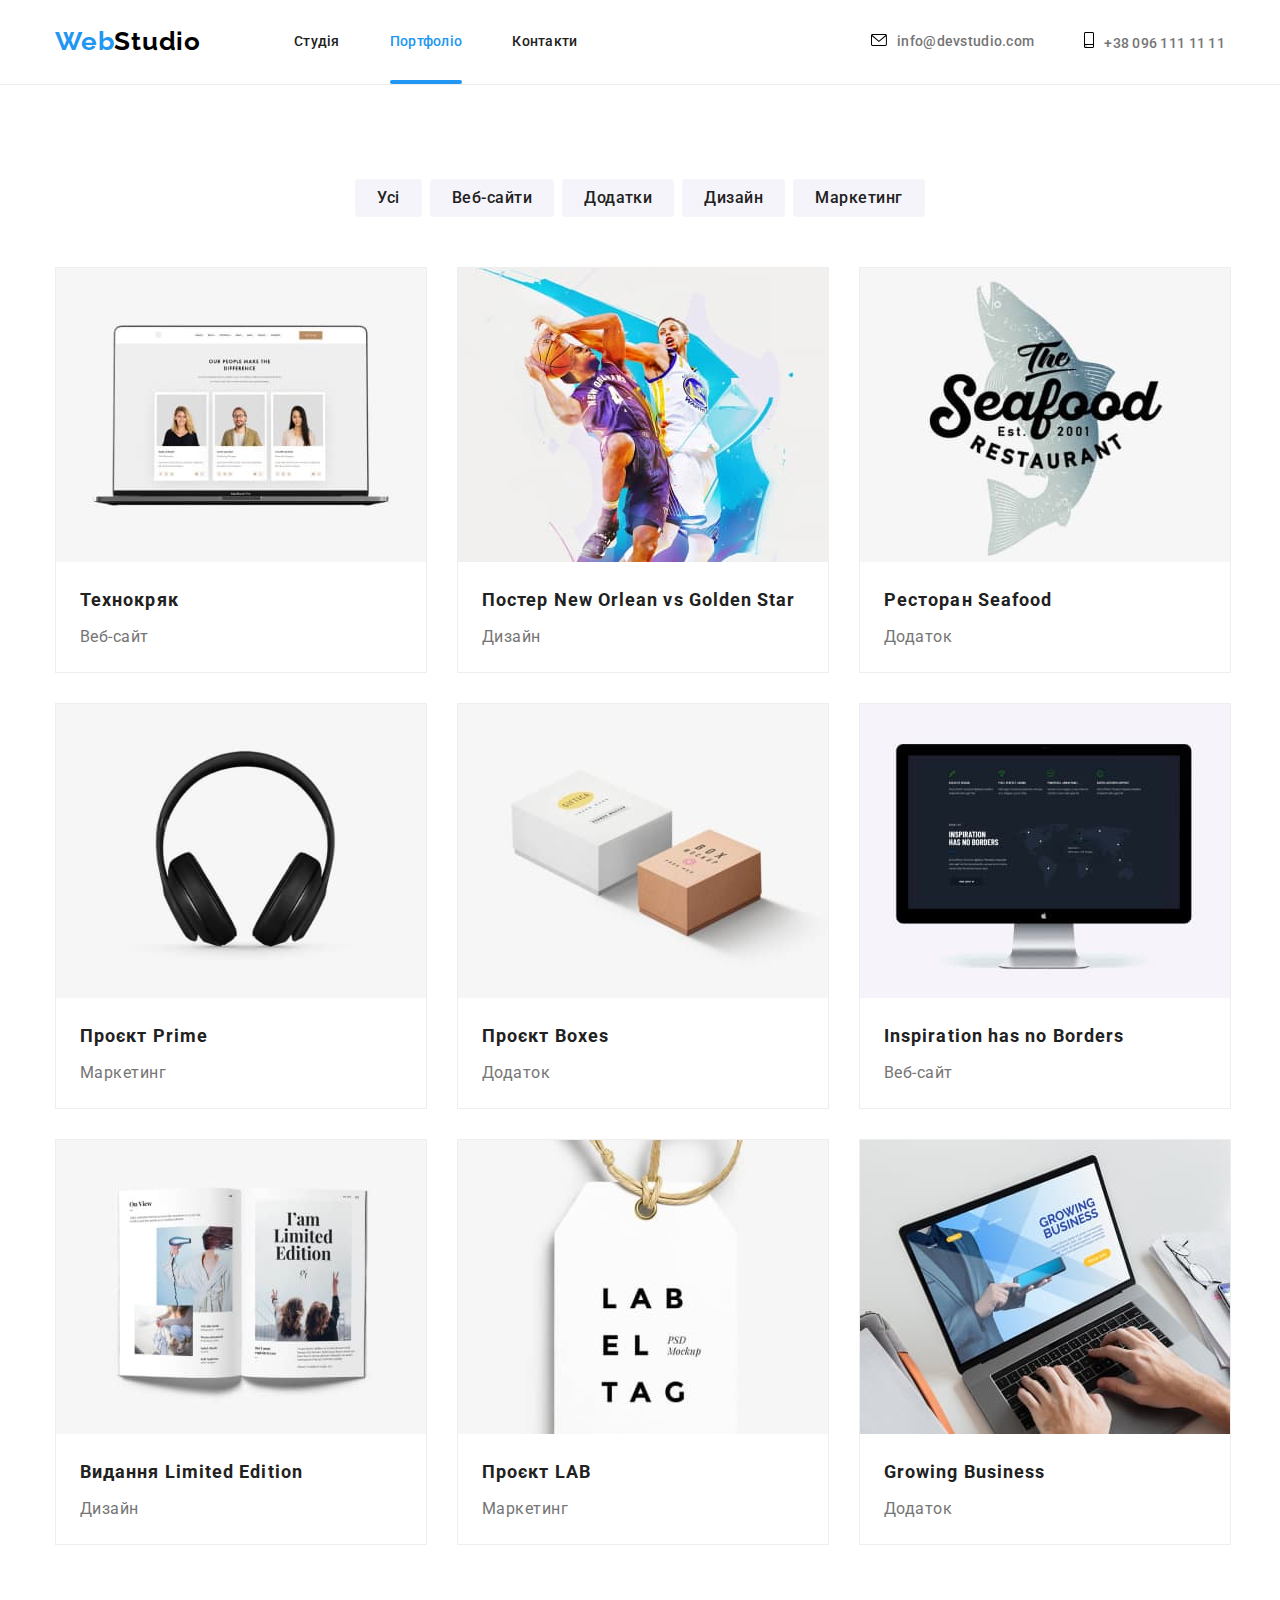
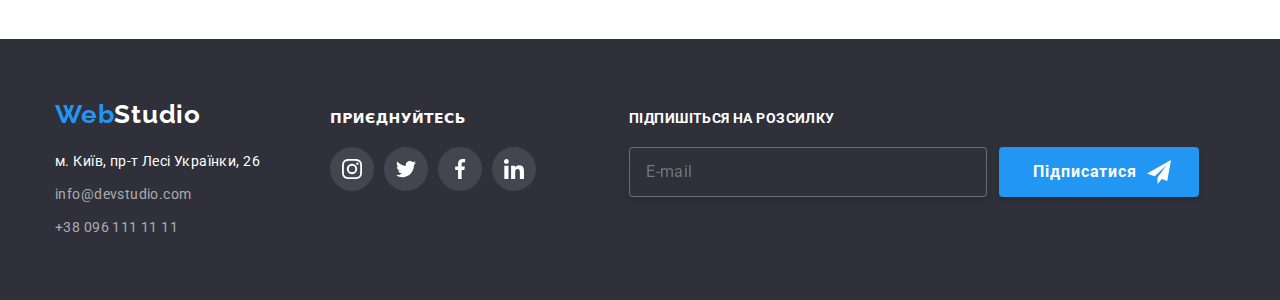
==== commit 94866ad5: "Add files via upload" ====
--- a/portfolio.html
+++ b/portfolio.html
@@ -297,7 +297,7 @@
                             <label class="send-form-field">
                                 <input class="send-form-input" type="email" name="email" placeholder="E-mail" required />
                             </label>
-                            <button class="send-btn" type="submit">Підписатися
+                            <button class="send-btn button" type="submit">Підписатися
                                 <svg class="send-icon" width="24" height="24">
                                     <use href="./img/icons.svg#send"></use>
                                 </svg>
--- a/css/style.css
+++ b/css/style.css
@@ -68,6 +68,7 @@
 }
 .button {
         cursor: pointer;
+        border: none;
         background-color: var(--color-hover);
         color: var(--color-hero);
         transition-property: background-color;
@@ -77,7 +78,7 @@
 }
 .button:hover,
 .button:focus {
-        background-color: var(--color-hover);
+        background-color: var(--color-hover-hero-btn);
 
 }
 
@@ -252,10 +253,10 @@
         transition-duration: 250ms;
         transition-timing-function: cubic-bezier(0.4, 0, 0.2, 1);
 }
-.hero-button:hover,
+/*.hero-button:hover,
 .hero-button:focus {
         background-color:var(--color-hover-hero-btn);
-}
+}*/
 /*FEATURES*/
 .features {
         padding-top: 94px;
@@ -602,16 +603,18 @@
         letter-spacing: 0.06em;
         color: #FFFFFF;
         padding-right: 10px;
-        background: #2F303A;;
         cursor: pointer;
         border: none;
-        transition-property: background-color;
+        box-shadow: 0px 4px 4px rgba(0, 0, 0, 0.15);
+        border-radius: 4px;
+        transition-property: border-radius, background-color, box-shadow;
         transition-duration: 250ms;
         transition-timing-function: cubic-bezier(0.4, 0, 0.2, 1);
 }
 .send-btn:hover,
 .send-btn:focus {
         background-color: var(--color-hover-hero-btn);
+
 }
 .send-icon {
         transform: translateX(10px);
@@ -642,7 +645,6 @@
         letter-spacing: 0.03em;
         color: var(--color-title);
         background-color: var(--bg-color-team);
-        border: 1px solid var(--bg-color-team);
         cursor: pointer;
         border-radius: 4px;
         padding: 6px 22px;
@@ -800,6 +802,7 @@
 .form-input-textarea {
         resize: none;
         width: 100%;
+        height: 120px;
         font-family: 'Roboto';
         font-size: 12px;
         line-height: 1.16;
@@ -946,11 +949,11 @@
         background: var(--color-hero);
         border-radius: 50%;
         border: 1px solid rgba(0, 0, 0, 0.1);   
-        transition-property: fill, background-color;
+        transition-property: fill;
         transition-duration: 250ms;
         transition-timing-function: cubic-bezier(0.4, 0, 0.2, 1);
 }
 .close-btn:hover {
-        fill: var(--color-hero);
-        background-color: red;
-}
+       fill: #2196F3;
+        
+}
